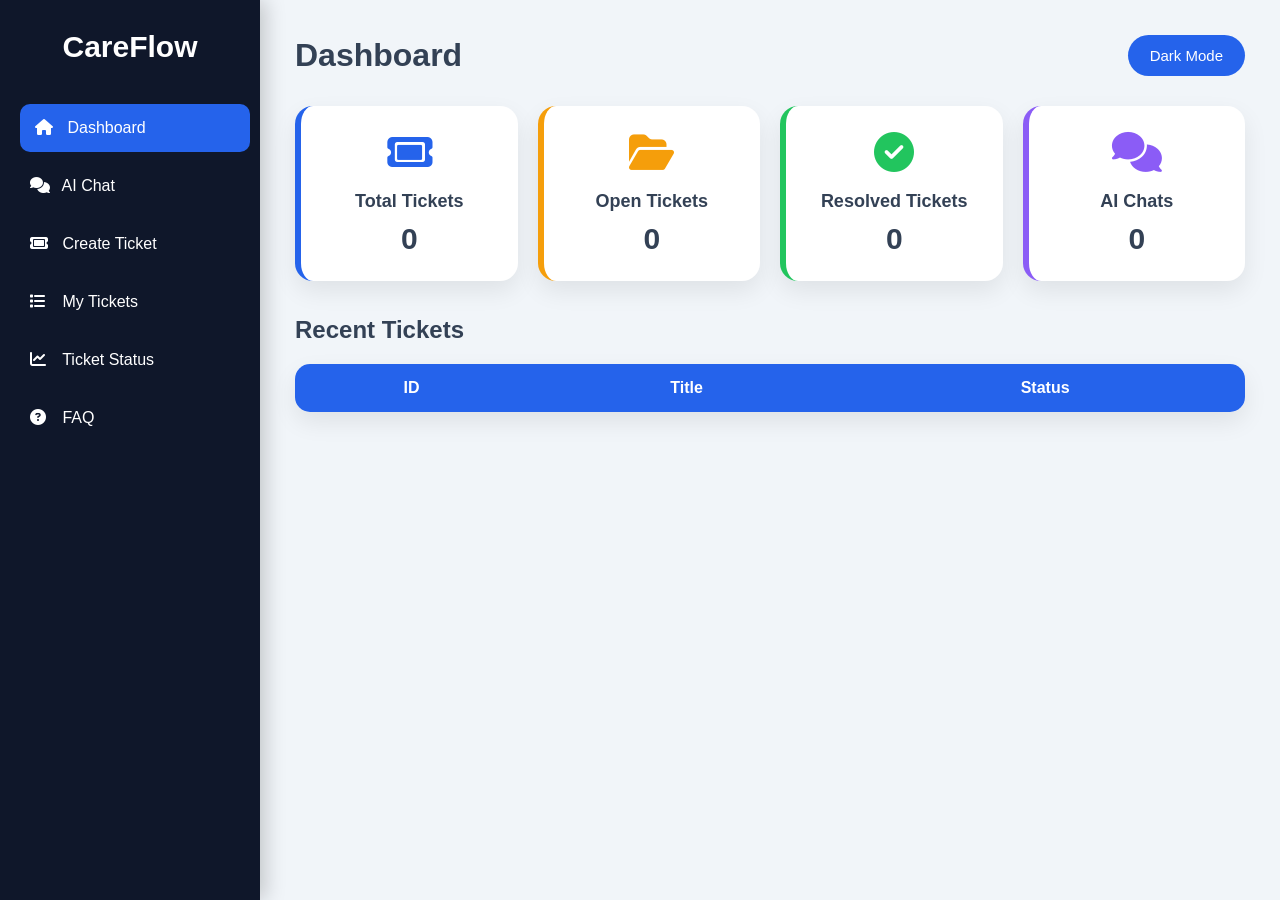
==== careflowHtml/index.html @ da8907ed "Added CareFlow frontend UI" ====
<!DOCTYPE html>
<html lang="en">

<head>

    <meta charset="UTF-8">
    <meta name="viewport" content="width=device-width, initial-scale=1.0">

    <title>CareFlow CRM</title>

    <link rel="stylesheet" href="css/style.css">
    <link rel="stylesheet" href="css/dashboard.css">

    <link rel="stylesheet"
        href="https://cdnjs.cloudflare.com/ajax/libs/font-awesome/6.5.2/css/all.min.css">

</head>

<body>

<div class="container">

    <!-- Sidebar -->

    <aside class="sidebar">

        <h2>CareFlow</h2>

        <ul>

            <li class="active">
                <a href="index.html">
                    <i class="fa-solid fa-house"></i>
                    Dashboard
                </a>
            </li>

            <li>
                <a href="pages/chat.html">
                    <i class="fa-solid fa-comments"></i>
                    AI Chat
                </a>
            </li>

            <li>
                <a href="pages/create-ticket.html">
                    <i class="fa-solid fa-ticket"></i>
                    Create Ticket
                </a>
            </li>

            <li>
                <a href="pages/my-tickets.html">
                    <i class="fa-solid fa-list"></i>
                    My Tickets
                </a>
            </li>

            <li>
                <a href="pages/ticket-status.html">
                    <i class="fa-solid fa-chart-line"></i>
                    Ticket Status
                </a>
            </li>

            <li>
                <a href="pages/faq.html">
                    <i class="fa-solid fa-circle-question"></i>
                    FAQ
                </a>
            </li>

        </ul>

    </aside>

    <!-- Main -->

    <main class="main">

        <header>

            <h1>Dashboard</h1>

            <button id="themeBtn">Dark Mode</button>

        </header>

        <!-- Dashboard Cards -->

        <section class="cards">

            <div class="card card1">

                <div class="icon">
                    <i class="fa-solid fa-ticket"></i>
                </div>

                <h3>Total Tickets</h3>

                <p id="totalTickets">0</p>

            </div>

            <div class="card card2">

                <div class="icon">
                    <i class="fa-solid fa-folder-open"></i>
                </div>

                <h3>Open Tickets</h3>

                <p id="openTickets">0</p>

            </div>

            <div class="card card3">

                <div class="icon">
                    <i class="fa-solid fa-circle-check"></i>
                </div>

                <h3>Resolved Tickets</h3>

                <p id="resolvedTickets">0</p>

            </div>

            <div class="card card4">

                <div class="icon">
                    <i class="fa-solid fa-comments"></i>
                </div>

                <h3>AI Chats</h3>

                <p id="totalChats">0</p>

            </div>

        </section>

        <!-- Recent Tickets -->

        <section class="recent">

            <h2>Recent Tickets</h2>

            <table>

                <thead>

                    <tr>

                        <th>ID</th>
                        <th>Title</th>
                        <th>Status</th>

                    </tr>

                </thead>

                <tbody id="recentTickets">

                    <!-- Data will be loaded from Spring Boot -->

                </tbody>

            </table>

        </section>

    </main>

</div>

<!-- JavaScript -->
<script src="js/app.js"></script>

</body>

</html>
---- careflowHtml/css/style.css ----
/* ============================= */
/* CAREFLOW CRM GLOBAL STYLES */
/* ============================= */

*{
    margin:0;
    padding:0;
    box-sizing:border-box;
    font-family:Arial, Helvetica, sans-serif;
}

:root{
    --primary:#2563EB;
    --secondary:#1E40AF;
    --success:#22C55E;
    --warning:#F59E0B;
    --danger:#EF4444;
    --sidebar:#0F172A;
    --background:#F1F5F9;
    --card:#FFFFFF;
    --text:#334155;
    --shadow:0 10px 25px rgba(0,0,0,.08);
}

html,
body{
    width:100%;
    min-height:100%;
    background:var(--background);
    color:var(--text);
}

/* Layout */

.container{
    display:flex;
    min-height:100vh;
}

/* Sidebar */

.sidebar{
    width:260px;
    min-height:100vh;
    background:var(--sidebar);
    color:#fff;
    position:fixed;
    left:0;
    top:0;
    overflow-y:auto;
    box-shadow:5px 0 20px rgba(0,0,0,.2);
}

.sidebar h2{
    text-align:center;
    padding:30px 20px;
    font-size:30px;
}

.sidebar ul{
    list-style:none;
}

.sidebar li{
    margin:10px 15px;
    border-radius:10px;
    transition:.3s;
}

.sidebar li a{
    display:block;
    padding:15px;
    color:#fff;
    text-decoration:none;
    font-size:16px;
}

.sidebar li i{
    width:28px;
}

.sidebar li:hover,
.sidebar li.active{
    background:var(--primary);
    transform:translateX(5px);
}

/* Main */

.main{
    margin-left:260px;
    width:calc(100% - 260px);
    padding:35px;
}

/* Header */

header{
    display:flex;
    justify-content:space-between;
    align-items:center;
    margin-bottom:30px;
}

header h1{
    font-size:32px;
}

/* Button */

button{
    background:var(--primary);
    color:#fff;
    border:none;
    padding:12px 22px;
    border-radius:30px;
    cursor:pointer;
    font-size:15px;
    transition:.3s;
}

button:hover{
    background:var(--secondary);
}

/* Cards */

.cards{
    display:grid;
    grid-template-columns:repeat(auto-fit,minmax(220px,1fr));
    gap:20px;
}

.card{
    background:var(--card);
    padding:25px;
    border-radius:18px;
    box-shadow:var(--shadow);
    text-align:center;
    transition:.3s;
}

.card:hover{
    transform:translateY(-8px);
}

.card h3{
    margin:15px 0 10px;
    font-size:18px;
}

.card p{
    font-size:30px;
    font-weight:bold;
}

.icon{
    font-size:40px;
    color:var(--primary);
}

/* Table */

.recent{
    margin-top:35px;
}

.recent h2{
    margin-bottom:20px;
}

table{
    width:100%;
    border-collapse:collapse;
    background:#fff;
    border-radius:15px;
    overflow:hidden;
    box-shadow:var(--shadow);
}

th{
    background:var(--primary);
    color:#fff;
}

th,
td{
    padding:15px;
    text-align:center;
}

tr:nth-child(even){
    background:#f8fafc;
}

tr:hover{
    background:#dbeafe;
}

/* Forms */

input,
textarea,
select{
    width:100%;
    padding:12px;
    border:1px solid #ddd;
    border-radius:8px;
    margin-bottom:15px;
    outline:none;
}

input:focus,
textarea:focus,
select:focus{
    border-color:var(--primary);
}

/* Scrollbar */

::-webkit-scrollbar{
    width:8px;
}

::-webkit-scrollbar-thumb{
    background:var(--primary);
    border-radius:10px;
}

/* Responsive */

@media(max-width:768px){

    .sidebar{
        width:220px;
    }

    .main{
        margin-left:220px;
        width:calc(100% - 220px);
        padding:20px;
    }

    header{
        flex-direction:column;
        align-items:flex-start;
        gap:15px;
    }

    .cards{
        grid-template-columns:1fr;
    }
}

@media(max-width:600px){

    .sidebar{
        position:relative;
        width:100%;
        min-height:auto;
    }

    .main{
        margin-left:0;
        width:100%;
    }

    .container{
        flex-direction:column;
    }
}
---- careflowHtml/css/dashboard.css ----
.card1{
    border-left:6px solid #2563EB;
}

.card2{
    border-left:6px solid #F59E0B;
}

.card3{
    border-left:6px solid #22C55E;
}

.card4{
    border-left:6px solid #8B5CF6;
}

.card1 .icon{
    color:#2563EB;
}

.card2 .icon{
    color:#F59E0B;
}

.card3 .icon{
    color:#22C55E;
}

.card4 .icon{
    color:#8B5CF6;
}
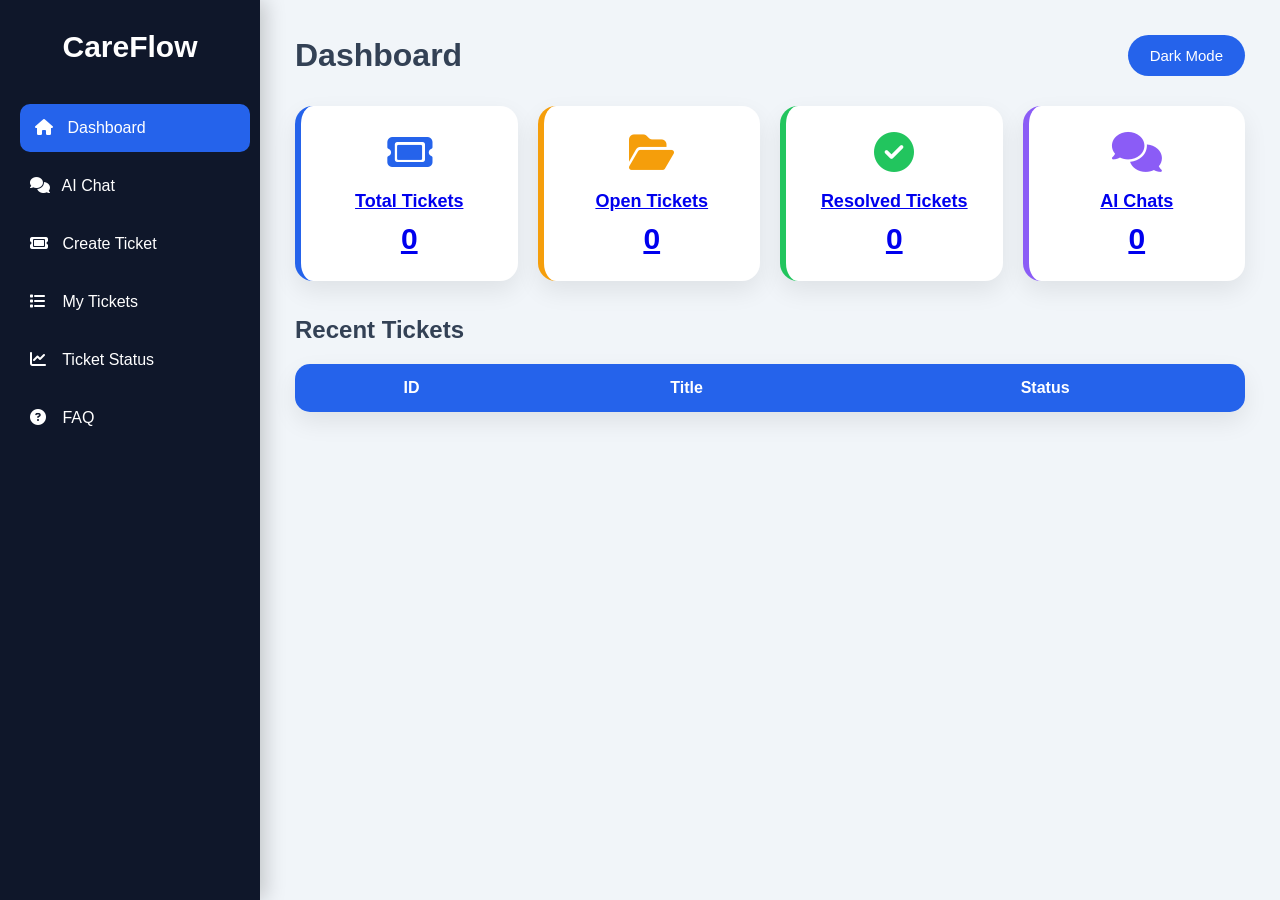
==== commit b17e4e36: "page navigation" ====
--- a/careflowHtml/index.html
+++ b/careflowHtml/index.html
@@ -90,8 +90,7 @@
 
         <section class="cards">
 
-            <div class="card card1">
-
+            <a class="card card1" href="pages/my-tickets.html">
                 <div class="icon">
                     <i class="fa-solid fa-ticket"></i>
                 </div>
@@ -99,11 +98,9 @@
                 <h3>Total Tickets</h3>
 
                 <p id="totalTickets">0</p>
+            </a>
 
-            </div>
-
-            <div class="card card2">
-
+            <a class="card card2" href="pages/my-tickets.html">
                 <div class="icon">
                     <i class="fa-solid fa-folder-open"></i>
                 </div>
@@ -111,11 +108,9 @@
                 <h3>Open Tickets</h3>
 
                 <p id="openTickets">0</p>
+            </a>
 
-            </div>
-
-            <div class="card card3">
-
+            <a class="card card3" href="pages/ticket-status.html">
                 <div class="icon">
                     <i class="fa-solid fa-circle-check"></i>
                 </div>
@@ -123,11 +118,9 @@
                 <h3>Resolved Tickets</h3>
 
                 <p id="resolvedTickets">0</p>
+            </a>
 
-            </div>
-
-            <div class="card card4">
-
+            <a class="card card4" href="pages/chat.html">
                 <div class="icon">
                     <i class="fa-solid fa-comments"></i>
                 </div>
@@ -135,8 +128,7 @@
                 <h3>AI Chats</h3>
 
                 <p id="totalChats">0</p>
-
-            </div>
+            </a>
 
         </section>
 
